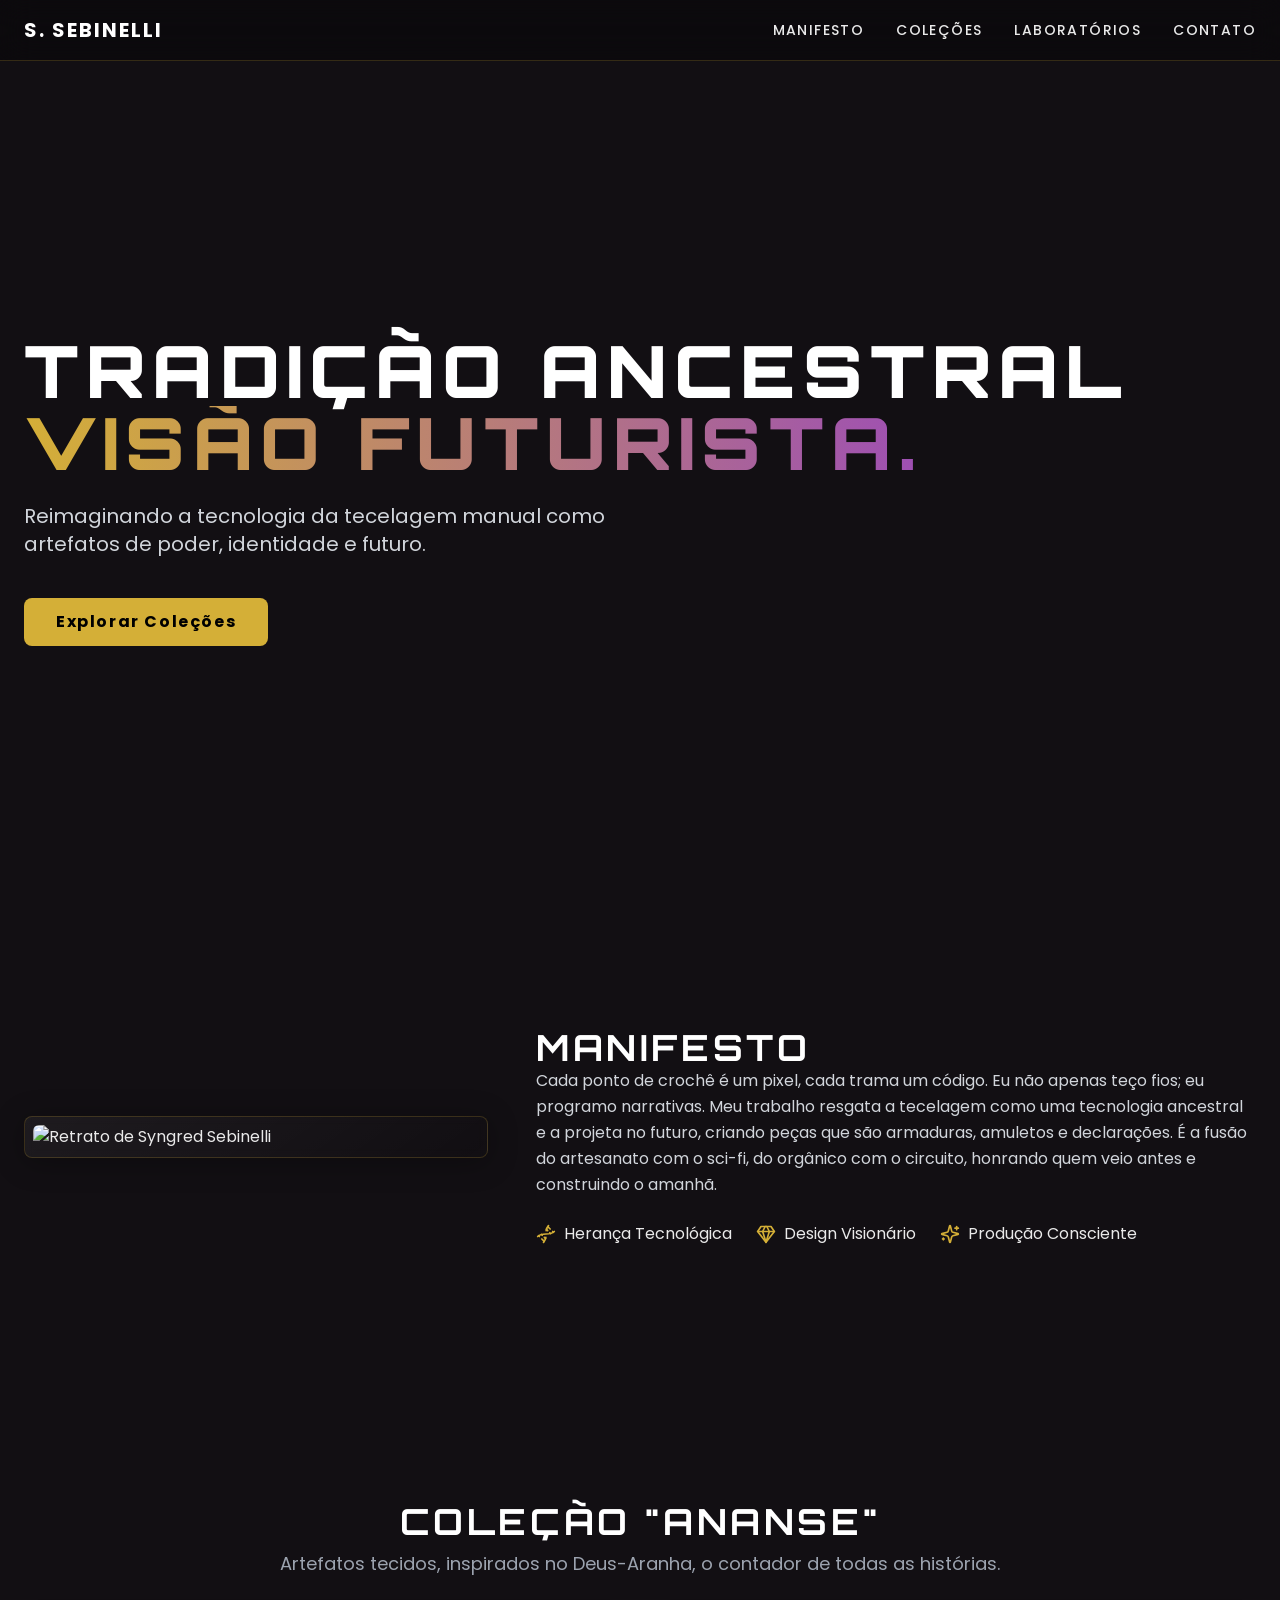
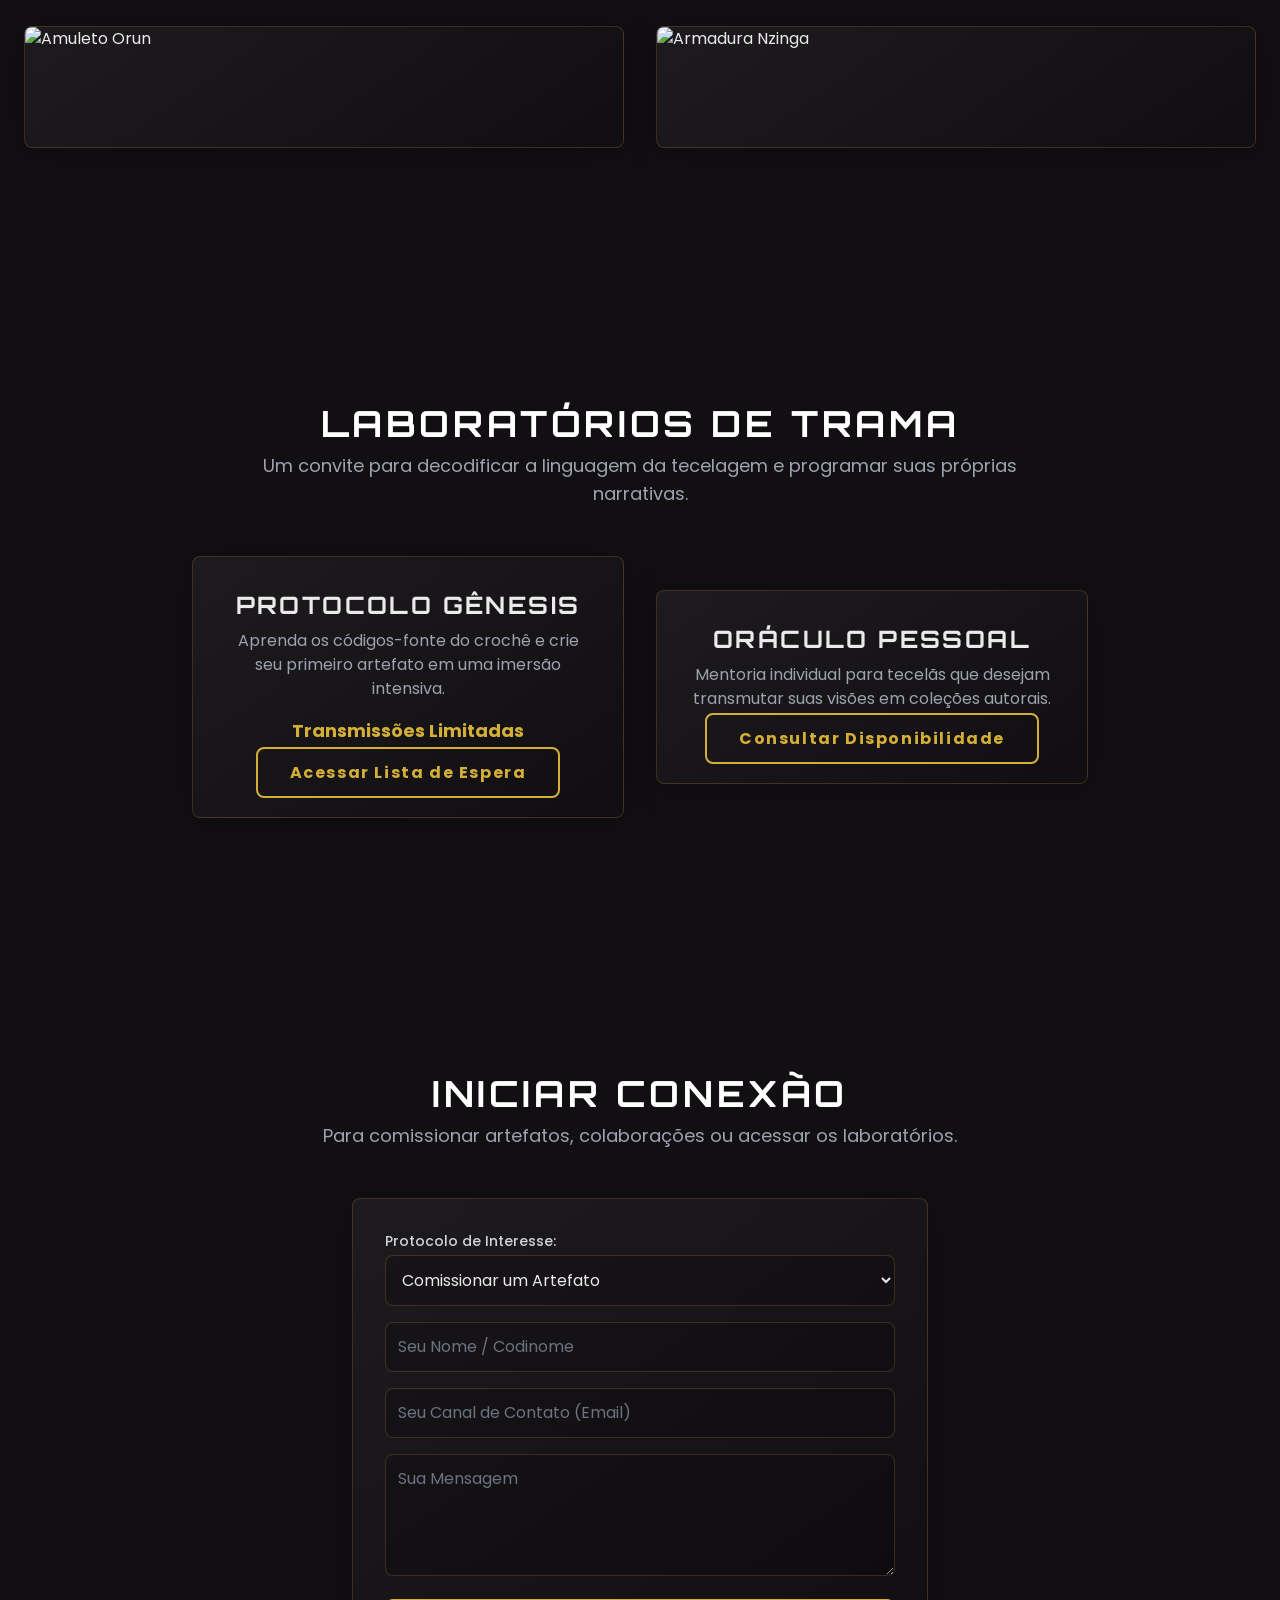
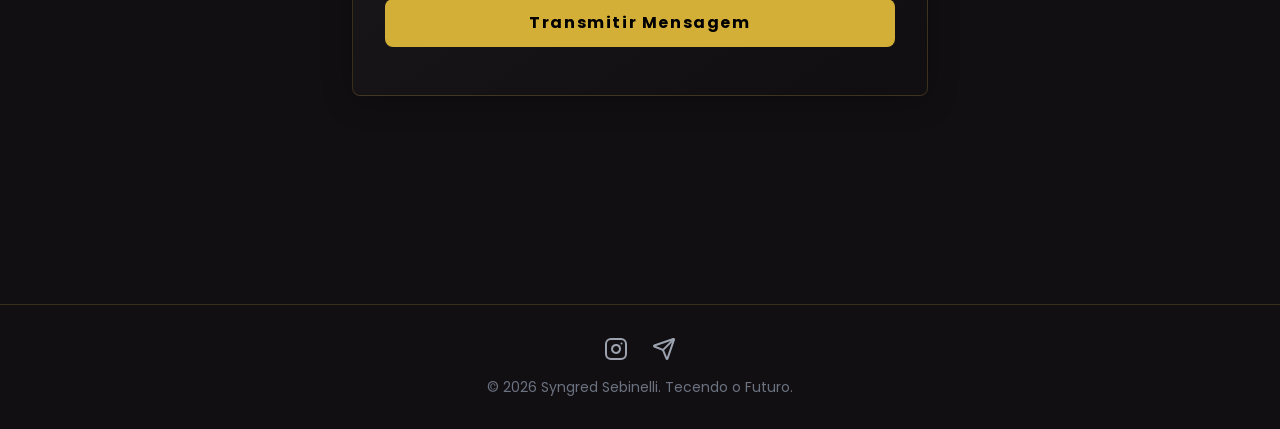
==== public/index.html @ 7044a30a "Refactor: Separate CSS, JS, and data into their own files" ====
<!DOCTYPE html>
<html lang="pt-BR">
<head>
    <meta charset="UTF-8">
    <meta name="viewport" content="width=device-width, initial-scale=1.0">
    <title>Syngred Sebinelli | Trama Afrofuturista</title>

    <!-- Tailwind CSS -->
    <script src="tailwind.js"></script>

    <!-- Google Fonts: Poppins & Orbitron -->
    <link rel="stylesheet" href="google-fonts.css">

    <!-- Lucide Icons -->
    <script src="lucide.js"></script>

    <link rel="stylesheet" href="index.css">
</head>
<body class="antialiased">

    <!-- Cabeçalho -->
    <header class="bg-black/30 backdrop-blur-lg fixed top-0 left-0 right-0 z-50 border-b border-[var(--border-color)]">
        <div class="container mx-auto px-6 py-4 flex justify-between items-center">
            <a href="#inicio" class="text-xl font-bold tracking-widest text-white hover:text-[var(--primary-color)] transition-colors">S. SEBINELLI</a>
            <nav class="hidden md:flex space-x-8 text-sm font-medium tracking-widest">
                <a href="#sobre" class="nav-link">MANIFESTO</a>
                <a href="#portfolio" class="nav-link">COLEÇÕES</a>
                <a href="#laboratorios" class="nav-link">LABORATÓRIOS</a>
                <a href="#contato" class="nav-link">CONTATO</a>
            </nav>
            <button id="menu-btn" class="md:hidden z-50 text-white"><i data-lucide="menu" class="w-7 h-7"></i></button>
        </div>
        <div id="mobile-menu" class="hidden md:hidden fixed inset-0 bg-black/95 backdrop-blur-xl z-40 flex flex-col items-center justify-center space-y-10">
            <a href="#sobre" class="menu-link">MANIFESTO</a>
            <a href="#portfolio" class="menu-link">COLEÇÕES</a>
            <a href="#laboratorios" class="menu-link">LABORATÓRIOS</a>
            <a href="#contato" class="menu-link">CONTATO</a>
        </div>
    </header>

    <main class="container mx-auto px-6">

        <!-- Seção Início (Hero) -->
        <section id="inicio" class="min-h-screen flex items-center pt-20">
            <div class="w-full text-center md:text-left reveal">
                <h1 class="text-4xl sm:text-5xl md:text-6xl lg:text-7xl font-black leading-tight text-white">
                    Tradição Ancestral
                    <span class="block text-transparent bg-clip-text bg-gradient-to-r from-[var(--primary-color)] to-[var(--accent-color)]">
                        Visão Futurista.
                    </span>
                </h1>
                <p class="mt-6 text-lg md:text-xl max-w-2xl mx-auto md:mx-0 text-gray-300">
                    Reimaginando a tecnologia da tecelagem manual como artefatos de poder, identidade e futuro.
                </p>
                <div class="mt-10 flex flex-col sm:flex-row justify-center md:justify-start gap-4">
                    <a href="#portfolio" class="cta-button">Explorar Coleções</a>
                </div>
            </div>
        </section>

        <!-- Seção Sobre / Manifesto -->
        <section id="sobre" class="py-20 md:py-32 reveal">
            <div class="grid md:grid-cols-5 gap-12 items-center">
                <div class="md:col-span-2">
                    <div class="p-2 border border-[var(--border-color)] rounded-lg afro-card">
                        <img src="https://placehold.co/600x600/120F13/D4AF37?text=S.+S." alt="Retrato de Syngred Sebinelli" class="rounded-md w-full">
                    </div>
                </div>
                <div class="md:col-span-3">
                    <h2 class="section-title">Manifesto</h2>
                    <p class="text-gray-300 mb-4 leading-relaxed">Cada ponto de crochê é um pixel, cada trama um código. Eu não apenas teço fios; eu programo narrativas. Meu trabalho resgata a tecelagem como uma tecnologia ancestral e a projeta no futuro, criando peças que são armaduras, amuletos e declarações. É a fusão do artesanato com o sci-fi, do orgânico com o circuito, honrando quem veio antes e construindo o amanhã.</p>
                    <div class="mt-6 flex gap-x-6 gap-y-4 flex-wrap">
                        <div class="flex items-center gap-2"><i data-lucide="dna" class="w-5 h-5 text-[var(--primary-color)]"></i><span>Herança Tecnológica</span></div>
                        <div class="flex items-center gap-2"><i data-lucide="gem" class="w-5 h-5 text-[var(--primary-color)]"></i><span>Design Visionário</span></div>
                        <div class="flex items-center gap-2"><i data-lucide="sparkles" class="w-5 h-5 text-[var(--primary-color)]"></i><span>Produção Consciente</span></div>
                    </div>
                </div>
            </div>
        </section>

        <!-- Seção Portfólio / Coleções -->
        <section id="portfolio" class="py-20 md:py-32 reveal">
            <div class="text-center mb-12">
                <h2 class="section-title">Coleção "Ananse"</h2>
                <p class="section-subtitle">Artefatos tecidos, inspirados no Deus-Aranha, o contador de todas as histórias.</p>
            </div>
            <div class="grid md:grid-cols-2 gap-8">
                <div class="project-card" data-project="1">
                    <img src="https://placehold.co/800x600/8A2BE2/FFFFFF?text=Amuleto+Orun" alt="Amuleto Orun" class="project-image">
                    <div class="p-6"><h3 class="text-xl font-bold">Amuleto Orun</h3><p class="text-gray-400 text-sm">Acessório de Poder / Fios Metálicos</p></div>
                </div>
                <div class="project-card" data-project="2">
                    <img src="https://placehold.co/800x600/D4AF37/000000?text=Armadura+Nzinga" alt="Armadura Nzinga" class="project-image">
                    <div class="p-6"><h3 class="text-xl font-bold">Armadura Nzinga</h3><p class="text-gray-400 text-sm">Vestuário / Fibras Recicladas</p></div>
                </div>
            </div>
        </section>

        <!-- Seção Laboratórios / Oficinas -->
        <section id="laboratorios" class="py-20 md:py-32 reveal">
            <div class="text-center mb-12 max-w-3xl mx-auto">
                <h2 class="section-title">Laboratórios de Trama</h2>
                <p class="section-subtitle">Um convite para decodificar a linguagem da tecelagem e programar suas próprias narrativas.</p>
            </div>
            <div class="max-w-4xl mx-auto grid md:grid-cols-2 gap-8 items-center">
                <div class="afro-card p-8 rounded-lg text-center">
                    <h3 class="text-2xl font-bold mb-2">Protocolo Gênesis</h3>
                    <p class="text-gray-400 mb-4">Aprenda os códigos-fonte do crochê e crie seu primeiro artefato em uma imersão intensiva.</p>
                    <p class="text-lg font-bold text-[var(--primary-color)] mb-4">Transmissões Limitadas</p>
                    <a href="#contato" class="cta-button-secondary">Acessar Lista de Espera</a>
                </div>
                <div class="afro-card p-8 rounded-lg text-center">
                    <h3 class="text-2xl font-bold mb-2">Oráculo Pessoal</h3>
                    <p class="text-gray-400 mb-4">Mentoria individual para tecelãs que desejam transmutar suas visões em coleções autorais.</p>
                    <a href="#contato" class="cta-button-secondary">Consultar Disponibilidade</a>
                </div>
            </div>
        </section>

        <!-- Seção Contato -->
        <section id="contato" class="py-20 md:py-32 reveal">
            <div class="text-center mb-12">
                <h2 class="section-title">Iniciar Conexão</h2>
                <p class="section-subtitle">Para comissionar artefatos, colaborações ou acessar os laboratórios.</p>
            </div>
            <div class="max-w-xl mx-auto afro-card p-8 rounded-lg">
                <form id="contact-form">
                    <div class="mb-4">
                        <label for="interest" class="block text-sm font-medium text-gray-300 mb-1">Protocolo de Interesse:</label>
                        <select id="interest" name="interest" class="form-input">
                            <option>Comissionar um Artefato</option>
                            <option>Acessar Laboratórios de Trama</option>
                            <option>Propor Colaboração</option>
                            <option>Outras Frequências</option>
                        </select>
                    </div>
                    <div class="mb-4"><input type="text" id="name" name="name" placeholder="Seu Nome / Codinome" class="form-input" required></div>
                    <div class="mb-4"><input type="email" id="email" name="email" placeholder="Seu Canal de Contato (Email)" class="form-input" required></div>
                    <div class="mb-4"><textarea id="message" name="message" rows="4" placeholder="Sua Mensagem" class="form-input" required></textarea></div>
                    <button type="submit" class="cta-button w-full">Transmitir Mensagem</button>
                </form>
                <p id="form-status" class="mt-4 text-center"></p>
            </div>
        </section>
    </main>

    <!-- Rodapé -->
    <footer class="border-t border-[var(--border-color)] mt-20">
        <div class="container mx-auto px-6 py-8 text-center text-gray-500">
            <div class="flex justify-center space-x-6 mb-4">
                <a href="#" class="social-link"><i data-lucide="instagram" class="w-6 h-6"></i></a>
                <a href="#" class="social-link"><i data-lucide="send" class="w-6 h-6"></i></a>
            </div>
            <p class="text-sm">&copy; <span id="current-year"></span> Syngred Sebinelli. Tecendo o Futuro.</p>
        </div>
    </footer>

    <!-- Modal para Estudos de Caso -->
    <div id="project-modal" class="modal">
        <div id="modal-content-container" class="modal-content afro-card rounded-lg">
            <!-- Conteúdo do projeto será injetado aqui pelo JavaScript -->
        </div>
    </div>

    <script src="index.js"></script>
</body>
</html>
---- public/google-fonts.css ----
@font-face {
  font-family: 'Orbitron';
  font-style: normal;
  font-weight: 700;
  font-display: swap;
  src: url(./fonts/orbitron-700.ttf) format('truetype');
}
@font-face {
  font-family: 'Orbitron';
  font-style: normal;
  font-weight: 900;
  font-display: swap;
  src: url(./fonts/orbitron-900.ttf) format('truetype');
}
@font-face {
  font-family: 'Poppins';
  font-style: normal;
  font-weight: 400;
  font-display: swap;
  src: url(./fonts/poppins-400.ttf) format('truetype');
}
@font-face {
  font-family: 'Poppins';
  font-style: normal;
  font-weight: 500;
  font-display: swap;
  src: url(./fonts/poppins-500.ttf) format('truetype');
}
@font-face {
  font-family: 'Poppins';
  font-style: normal;
  font-weight: 700;
  font-display: swap;
  src: url(./fonts/poppins-700.ttf) format('truetype');
}
---- public/index.css ----
/* Estilo base e variáveis de cor para um tema Afrofuturista */
:root {
    --bg-color: #120F13; /* Preto profundo com tom roxo */
    --text-color: #EAEAEA; /* Branco suave */
    --primary-color: #D4AF37; /* Dourado antigo/metálico */
    --accent-color: #8A2BE2; /* Roxo azulado vibrante */
    --border-color: rgba(212, 175, 55, 0.2);
}

html { scroll-behavior: smooth; }
body {
    font-family: 'Poppins', sans-serif;
    background-color: var(--bg-color);
    color: var(--text-color);
    /* Fundo com padrão geométrico sutil */
    background-image:
        linear-gradient(rgba(18, 15, 19, 0.95), rgba(18, 15, 19, 0.95)),
        url('https://www.transparenttextures.com/patterns/diagmonds.png');
}

/* Estilo para títulos */
h1, h2, h3, h4 {
    font-family: 'Orbitron', sans-serif;
    text-transform: uppercase;
    letter-spacing: 0.1em;
}

/* Estilo para cards com efeito sofisticado */
.afro-card {
    background: linear-gradient(145deg, rgba(255, 255, 255, 0.05), rgba(255, 255, 255, 0));
    border: 1px solid var(--border-color);
    box-shadow: 0 4px 30px rgba(0, 0, 0, 0.3);
    backdrop-filter: blur(5px);
    -webkit-backdrop-filter: blur(5px);
    transition: box-shadow 0.3s ease, border-color 0.3s ease;
}
.afro-card:hover {
    border-color: var(--primary-color);
    box-shadow: 0 0 25px rgba(212, 175, 55, 0.3);
}

/* Animação de fade-in ao rolar a página */
.reveal {
    opacity: 0;
    transform: translateY(30px);
    transition: opacity 0.8s ease-out, transform 0.6s ease-out;
}
.reveal.visible {
    opacity: 1;
    transform: translateY(0);
}

/* Estilos para o Modal de Projeto */
.modal {
    display: none;
    position: fixed;
    z-index: 100;
    left: 0;
    top: 0;
    width: 100%;
    height: 100%;
    overflow: auto;
    background-color: rgba(18, 15, 19, 0.8);
    backdrop-filter: blur(8px);
}
.modal-content {
    position: relative;
    margin: 5% auto;
    padding: 2rem;
    width: 90%;
    max-width: 900px;
    animation: slide-in 0.5s ease-out;
}
@keyframes slide-in {
    from { transform: translateY(-50px); opacity: 0; }
    to { transform: translateY(0); opacity: 1; }
}
.close-modal {
    position: absolute;
    top: 1.5rem;
    right: 1.5rem;
    cursor: pointer;
}
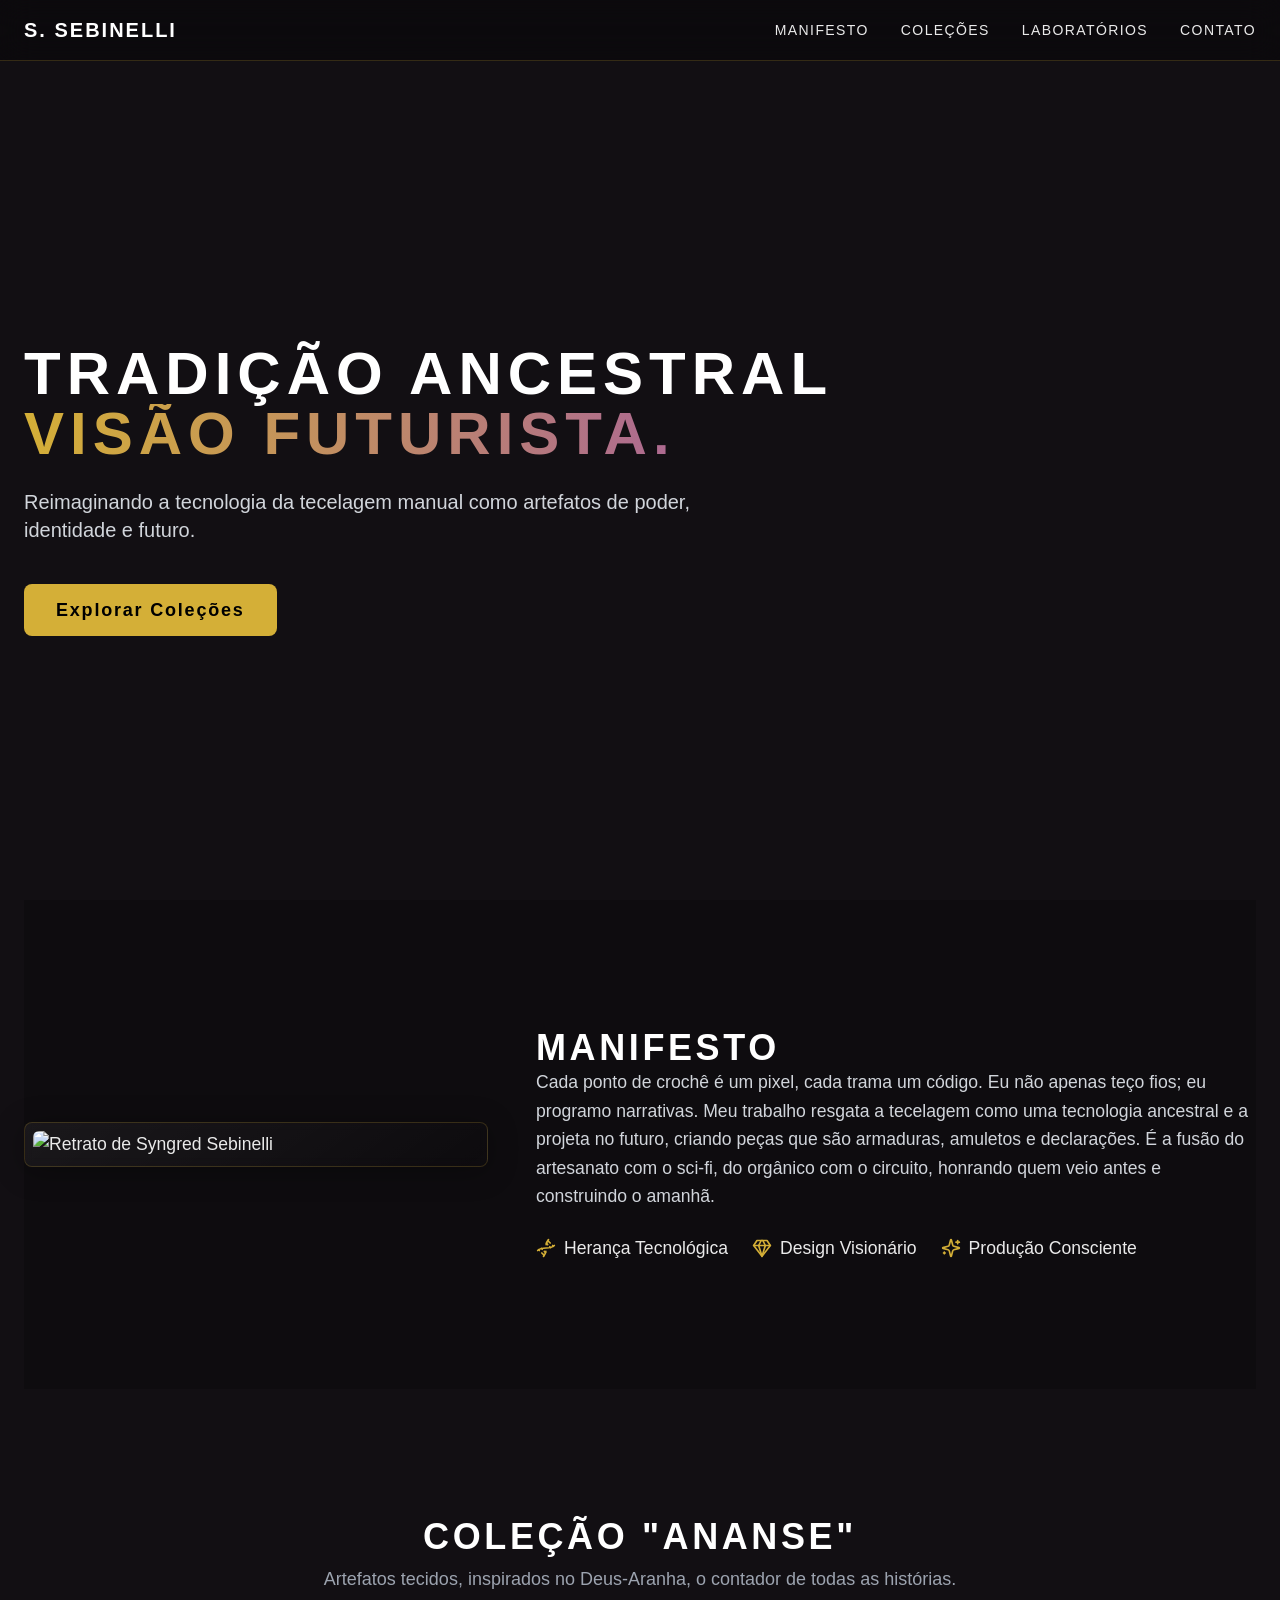
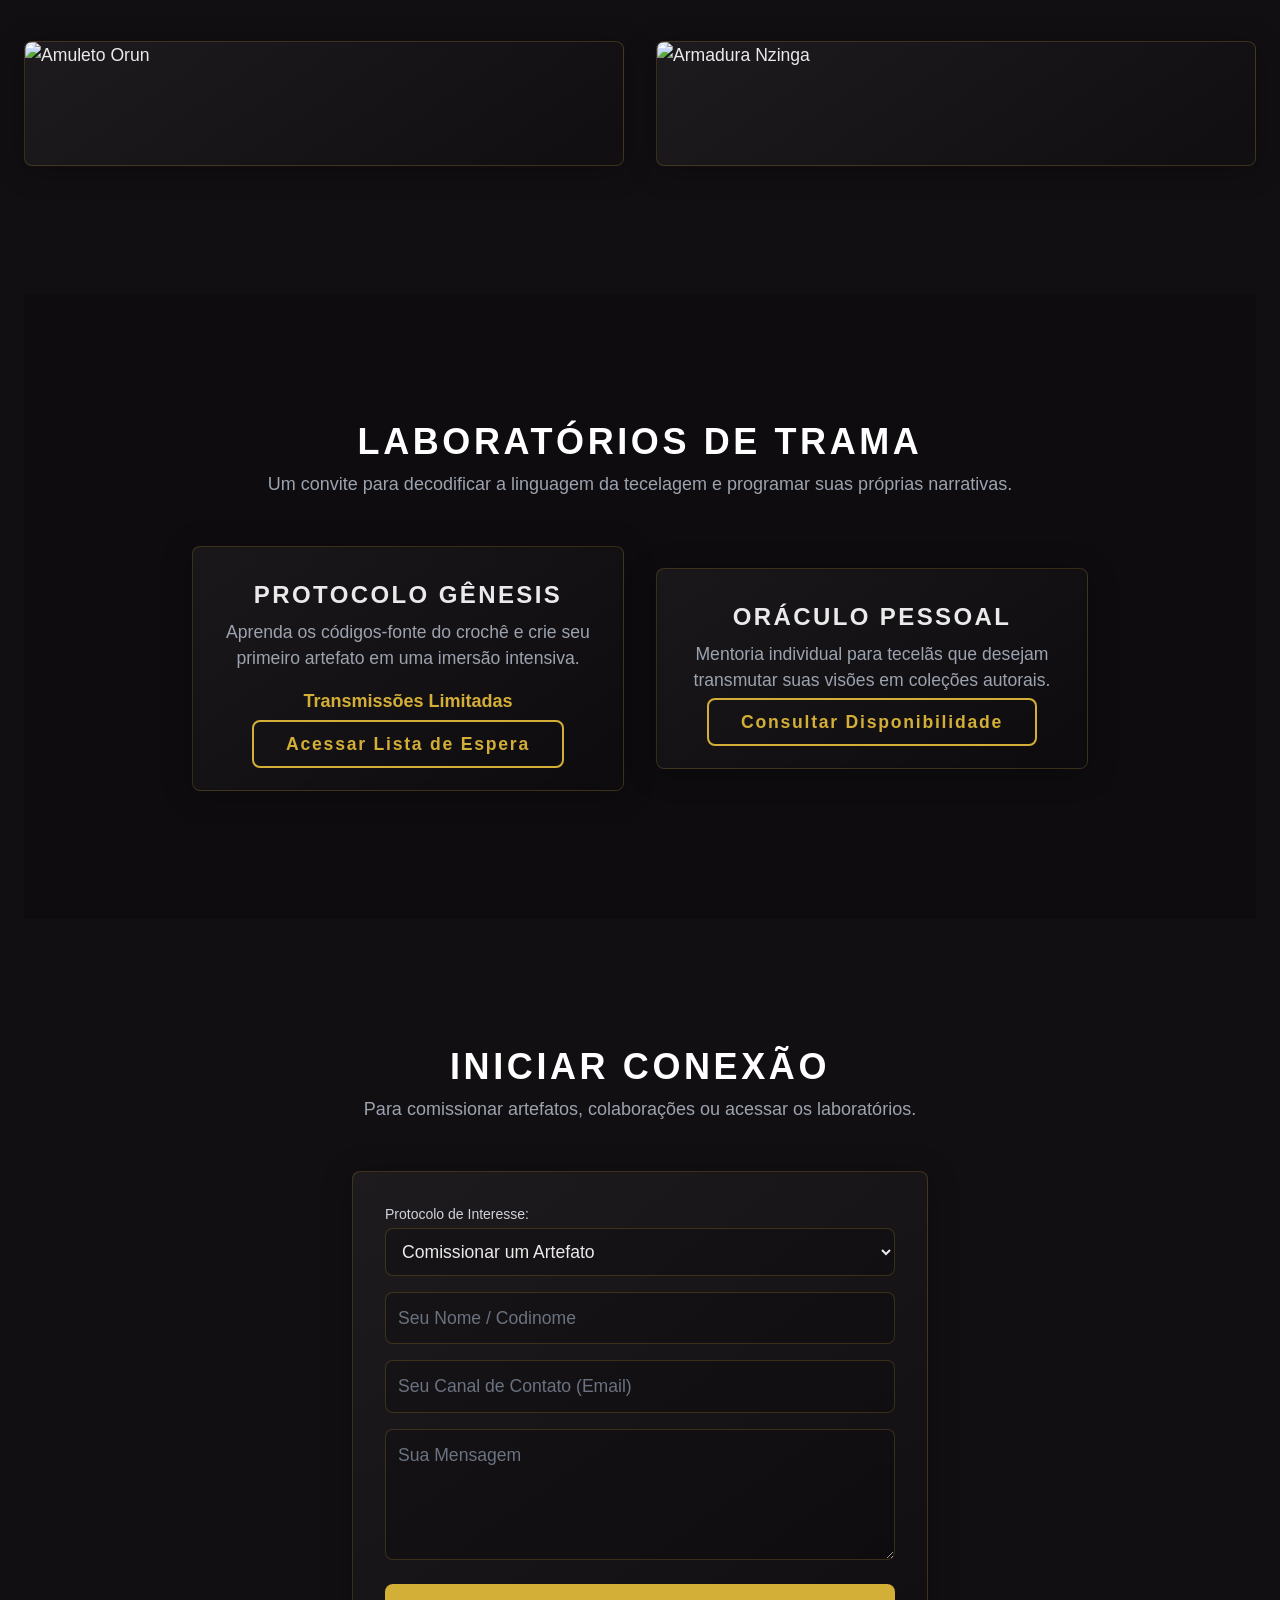
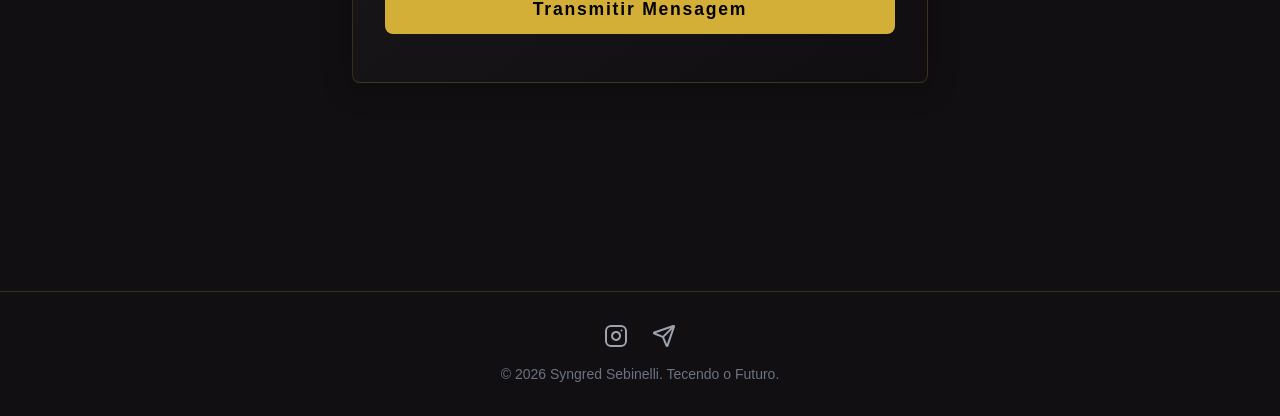
==== commit 08204632: "Refactor: Reorganize file structure and refine design" ====
--- a/public/index.html
+++ b/public/index.html
@@ -6,15 +6,15 @@
     <title>Syngred Sebinelli | Trama Afrofuturista</title>
 
     <!-- Tailwind CSS -->
-    <script src="tailwind.js"></script>
+    <script src="js/tailwind.js"></script>
 
     <!-- Google Fonts: Poppins & Orbitron -->
-    <link rel="stylesheet" href="google-fonts.css">
+    <link rel="stylesheet" href="css/google-fonts.css">
 
     <!-- Lucide Icons -->
-    <script src="lucide.js"></script>
+    <script src="js/lucide.js"></script>
 
-    <link rel="stylesheet" href="index.css">
+    <link rel="stylesheet" href="css/index.css">
 </head>
 <body class="antialiased">
 
@@ -43,7 +43,7 @@
         <!-- Seção Início (Hero) -->
         <section id="inicio" class="min-h-screen flex items-center pt-20">
             <div class="w-full text-center md:text-left reveal">
-                <h1 class="text-4xl sm:text-5xl md:text-6xl lg:text-7xl font-black leading-tight text-white">
+                <h1 class="text-3xl sm:text-4xl md:text-5xl lg:text-6xl font-black leading-tight text-white">
                     Tradição Ancestral
                     <span class="block text-transparent bg-clip-text bg-gradient-to-r from-[var(--primary-color)] to-[var(--accent-color)]">
                         Visão Futurista.
@@ -53,7 +53,7 @@
                     Reimaginando a tecnologia da tecelagem manual como artefatos de poder, identidade e futuro.
                 </p>
                 <div class="mt-10 flex flex-col sm:flex-row justify-center md:justify-start gap-4">
-                    <a href="#portfolio" class="cta-button">Explorar Coleções</a>
+                    <a href="#portfolio" class="cta-button text-lg">Explorar Coleções</a>
                 </div>
             </div>
         </section>
--- a/public/css/google-fonts.css
+++ b/public/css/google-fonts.css
@@ -0,0 +1,35 @@
+@font-face {
+  font-family: 'Orbitron';
+  font-style: normal;
+  font-weight: 700;
+  font-display: swap;
+  src: url(./fonts/orbitron-700.ttf) format('truetype');
+}
+@font-face {
+  font-family: 'Orbitron';
+  font-style: normal;
+  font-weight: 900;
+  font-display: swap;
+  src: url(./fonts/orbitron-900.ttf) format('truetype');
+}
+@font-face {
+  font-family: 'Poppins';
+  font-style: normal;
+  font-weight: 400;
+  font-display: swap;
+  src: url(./fonts/poppins-400.ttf) format('truetype');
+}
+@font-face {
+  font-family: 'Poppins';
+  font-style: normal;
+  font-weight: 500;
+  font-display: swap;
+  src: url(./fonts/poppins-500.ttf) format('truetype');
+}
+@font-face {
+  font-family: 'Poppins';
+  font-style: normal;
+  font-weight: 700;
+  font-display: swap;
+  src: url(./fonts/poppins-700.ttf) format('truetype');
+}
--- a/public/css/index.css
+++ b/public/css/index.css
@@ -0,0 +1,97 @@
+/* Estilo base e variáveis de cor para um tema Afrofuturista */
+:root {
+    --bg-color: #120F13; /* Preto profundo com tom roxo */
+    --text-color: #EAEAEA; /* Branco suave */
+    --primary-color: #D4AF37; /* Dourado antigo/metálico */
+    --accent-color: #8A2BE2; /* Roxo azulado vibrante */
+    --border-color: rgba(212, 175, 55, 0.2);
+}
+
+html { scroll-behavior: smooth; }
+body {
+    font-family: 'Poppins', sans-serif;
+    background-color: var(--bg-color);
+    color: var(--text-color);
+    font-size: 1.1rem;
+    /* Fundo com padrão geométrico sutil */
+    background-image:
+        linear-gradient(rgba(18, 15, 19, 0.95), rgba(18, 15, 19, 0.95)),
+        url('https://www.transparenttextures.com/patterns/diagmonds.png');
+}
+
+section:nth-child(even) {
+    background-color: rgba(0,0,0,0.2);
+}
+
+/* Estilo para títulos */
+h1, h2, h3, h4 {
+    font-family: 'Orbitron', sans-serif;
+    text-transform: uppercase;
+    letter-spacing: 0.1em;
+}
+
+/* Estilo para cards com efeito sofisticado */
+.afro-card {
+    background: linear-gradient(145deg, rgba(255, 255, 255, 0.05), rgba(255, 255, 255, 0));
+    border: 1px solid var(--border-color);
+    box-shadow: 0 4px 30px rgba(0, 0, 0, 0.3);
+    backdrop-filter: blur(5px);
+    -webkit-backdrop-filter: blur(5px);
+    transition: box-shadow 0.3s ease, border-color 0.3s ease;
+}
+.afro-card:hover {
+    border-color: var(--primary-color);
+    box-shadow: 0 0 25px rgba(212, 175, 55, 0.3);
+}
+
+/* Animação de fade-in ao rolar a página */
+.reveal {
+    opacity: 0;
+    transform: translateY(30px);
+    transition: opacity 0.8s ease-out, transform 0.6s ease-out;
+}
+.reveal.visible {
+    opacity: 1;
+    transform: translateY(0);
+}
+
+/* Estilos para o Modal de Projeto */
+.modal {
+    display: none;
+    position: fixed;
+    z-index: 100;
+    left: 0;
+    top: 0;
+    width: 100%;
+    height: 100%;
+    overflow: auto;
+    background-color: rgba(18, 15, 19, 0.8);
+    backdrop-filter: blur(8px);
+}
+
+        #mobile-menu {
+            transform: translateX(100%);
+            transition: transform 0.3s ease-in-out;
+        }
+
+        #mobile-menu.open {
+            transform: translateX(0);
+        }
+.modal-content {
+    position: relative;
+    margin: 5% auto;
+    padding: 2rem;
+    width: 90%;
+    max-width: 900px;
+    animation: slide-in 0.5s ease-out;
+}
+@keyframes slide-in {
+    from { transform: translateY(-50px); opacity: 0; }
+    to { transform: translateY(0); opacity: 1; }
+}
+.close-modal {
+    position: absolute;
+    top: 1.5rem;
+    right: 1.5rem;
+    cursor: pointer;
+}
